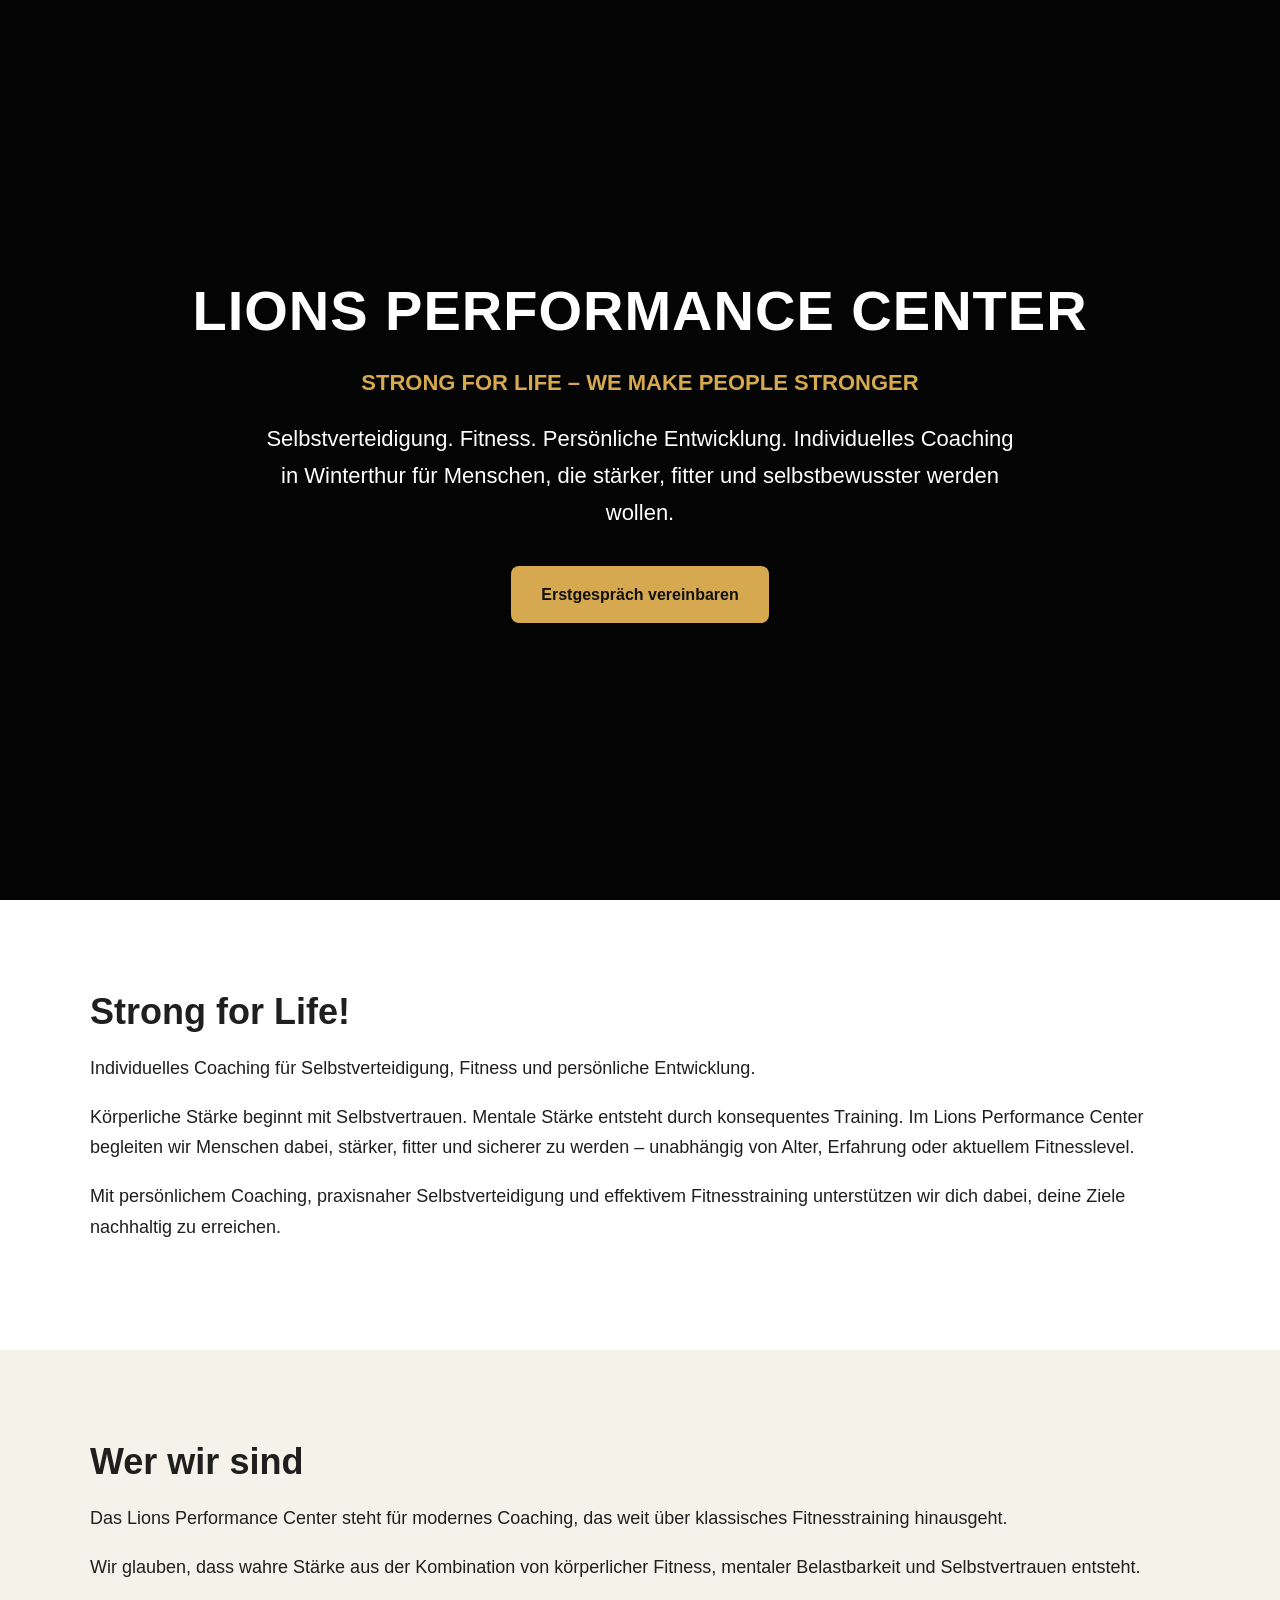
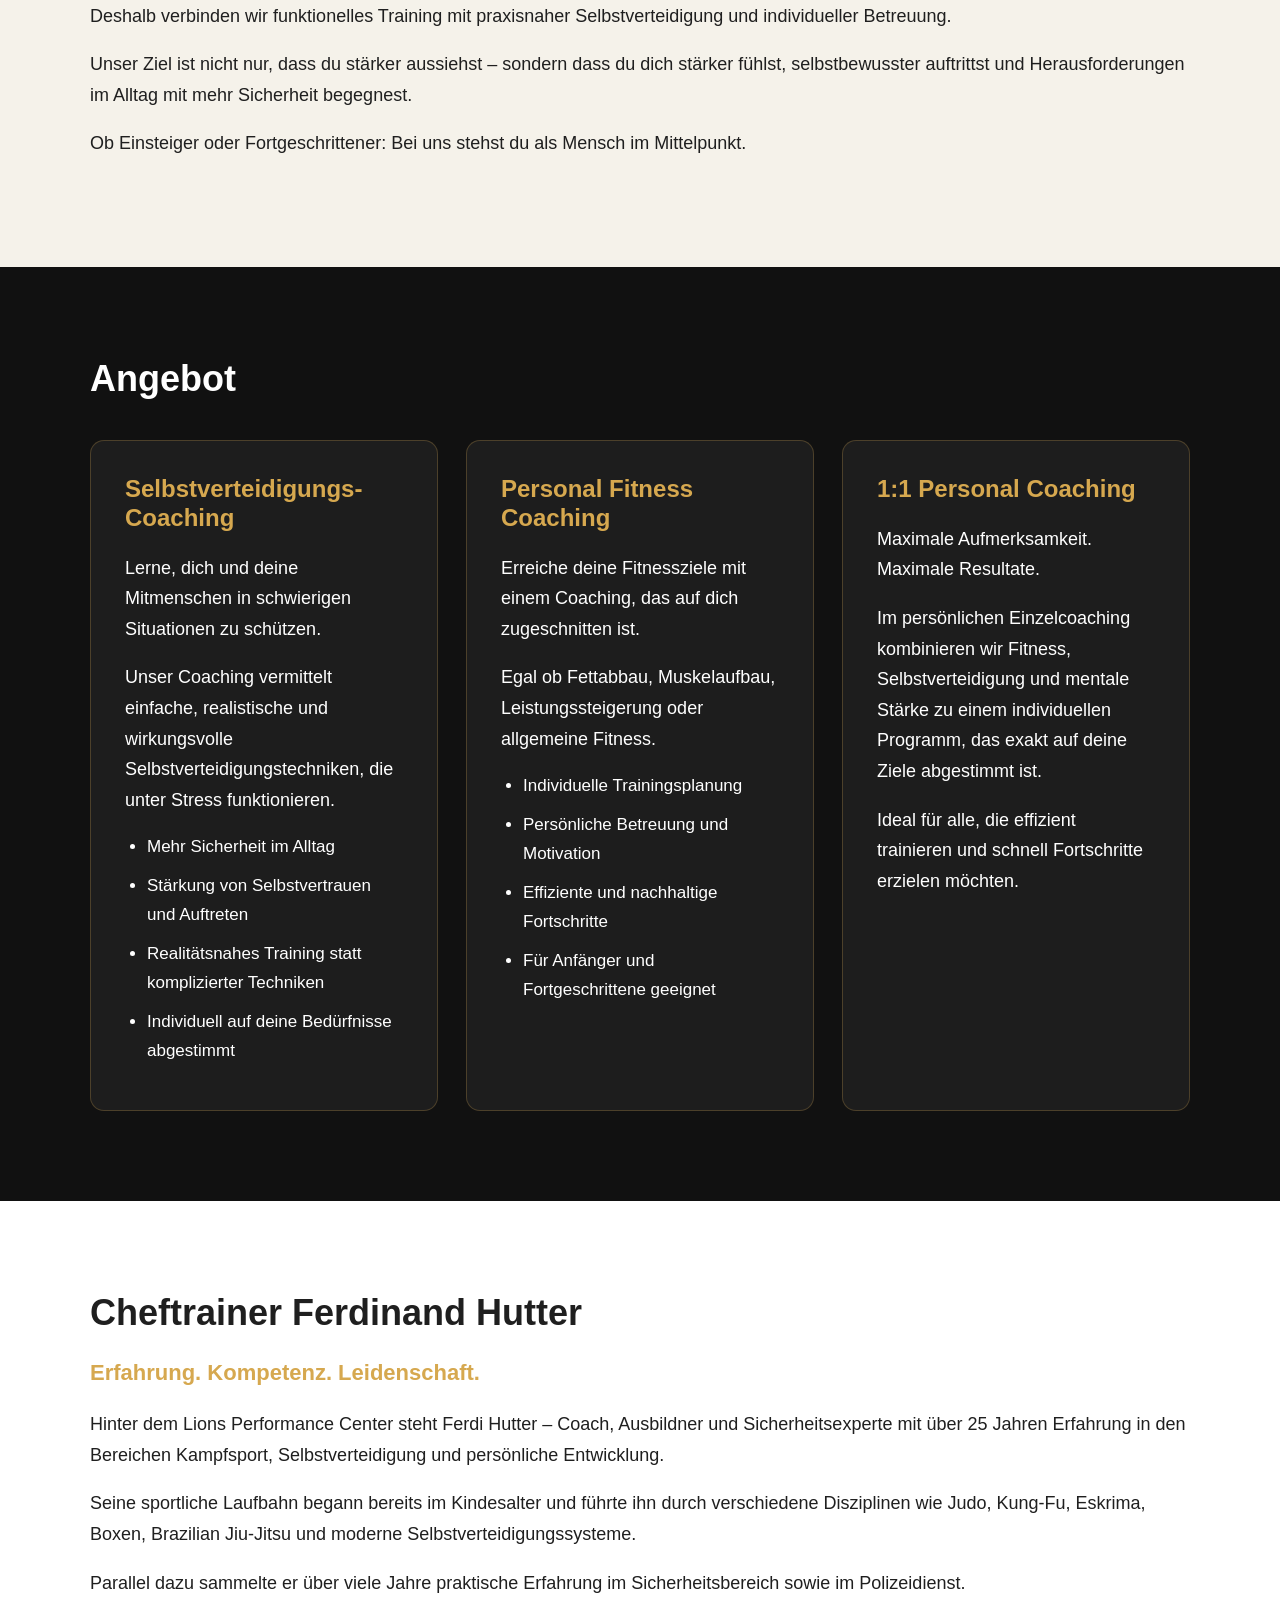
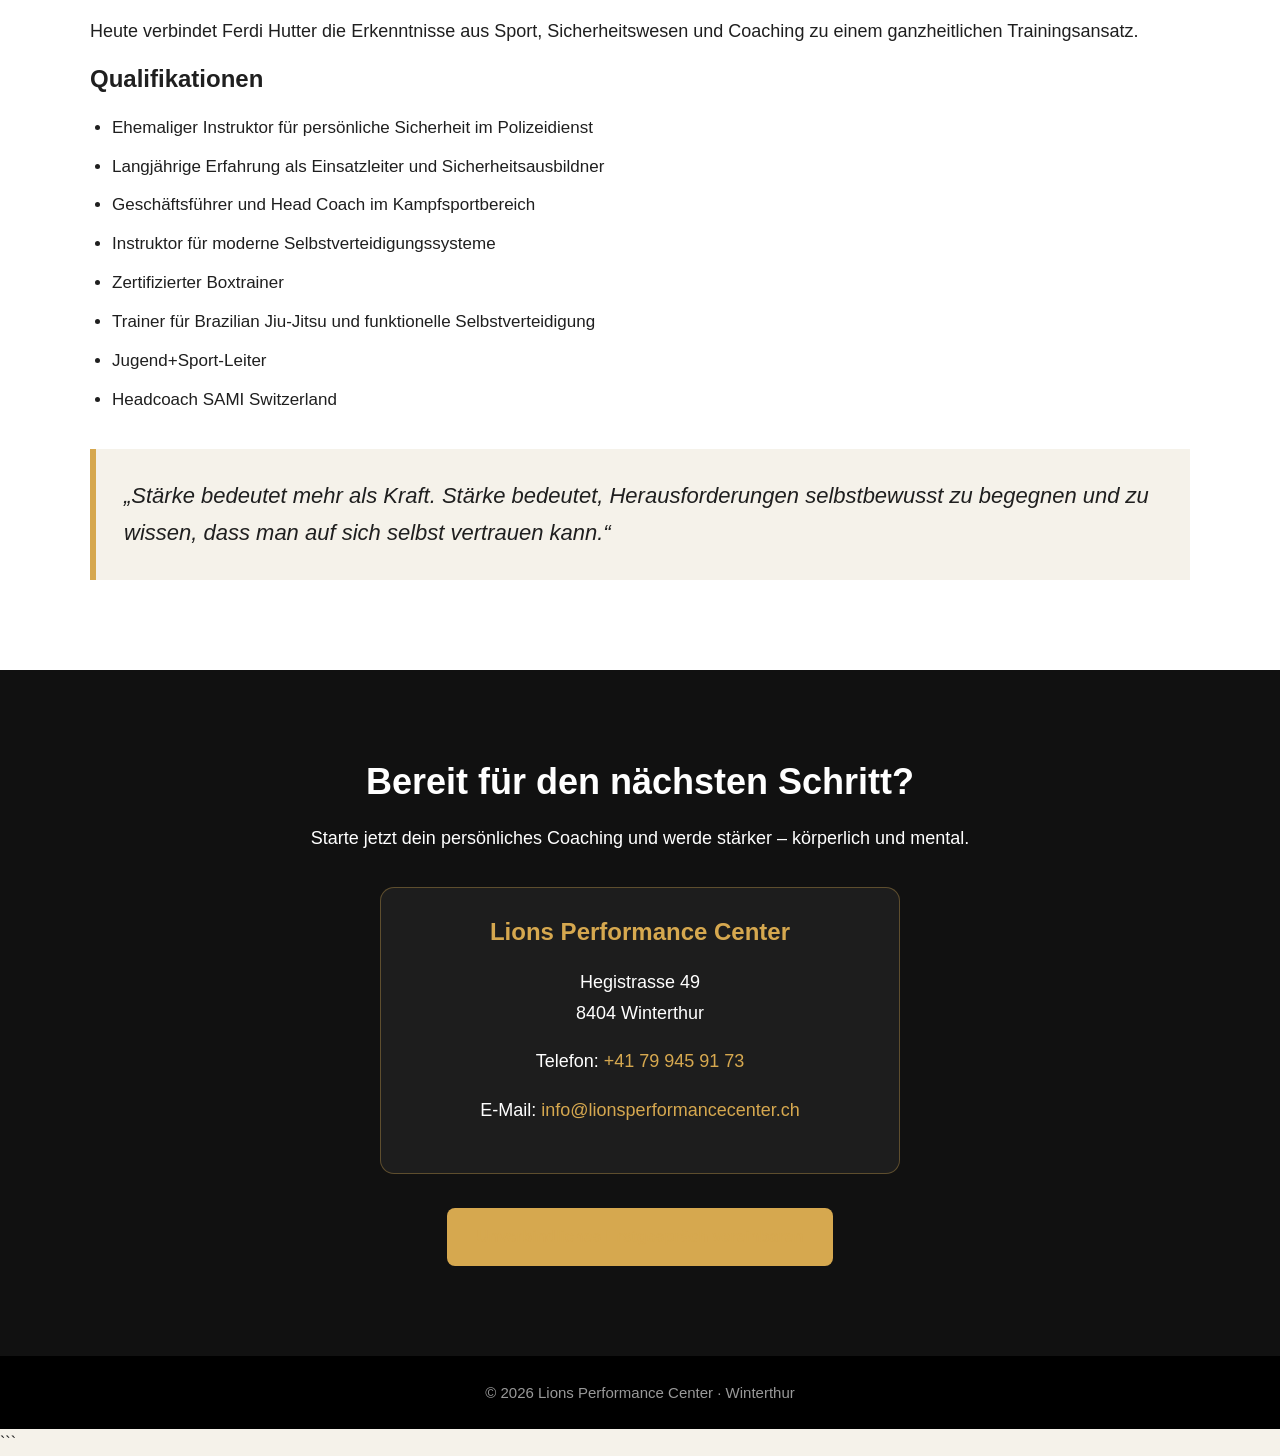
==== .idea/index.html @ c3bf9a1b "initial commit" ====
<!DOCTYPE html>
<html lang="de">
<head>
    <meta charset="UTF-8">
    <meta name="viewport" content="width=device-width, initial-scale=1.0">
    <title>Lions Performance Center | Strong for Life</title>

    <meta name="description" content="Individuelles Coaching für Selbstverteidigung, Fitness und persönliche Entwicklung in Winterthur.">

    <link rel="stylesheet" href="style.css">
</head>
<body>

<header class="hero">
    <div class="container">

        <h1>LIONS PERFORMANCE CENTER</h1>

        <p class="subtitle">
            Strong for Life – WE MAKE PEOPLE STRONGER
        </p>

        <p class="hero-text">
            Selbstverteidigung. Fitness. Persönliche Entwicklung.
            Individuelles Coaching in Winterthur für Menschen,
            die stärker, fitter und selbstbewusster werden wollen.
        </p>

        <a href="#kontakt" class="button">
            Erstgespräch vereinbaren
        </a>

    </div>
</header>

<section class="about">
    <div class="container">

        <h2>Strong for Life!</h2>

        <p>
            Individuelles Coaching für Selbstverteidigung,
            Fitness und persönliche Entwicklung.
        </p>

        <p>
            Körperliche Stärke beginnt mit Selbstvertrauen.
            Mentale Stärke entsteht durch konsequentes Training.
            Im Lions Performance Center begleiten wir Menschen dabei,
            stärker, fitter und sicherer zu werden – unabhängig von Alter,
            Erfahrung oder aktuellem Fitnesslevel.
        </p>

        <p>
            Mit persönlichem Coaching, praxisnaher Selbstverteidigung
            und effektivem Fitnesstraining unterstützen wir dich dabei,
            deine Ziele nachhaltig zu erreichen.
        </p>

    </div>
</section>

<section class="about-alt">
    <div class="container">

        <h2>Wer wir sind</h2>

        <p>
            Das Lions Performance Center steht für modernes Coaching,
            das weit über klassisches Fitnesstraining hinausgeht.
        </p>

        <p>
            Wir glauben, dass wahre Stärke aus der Kombination von
            körperlicher Fitness, mentaler Belastbarkeit und
            Selbstvertrauen entsteht.
        </p>

        <p>
            Deshalb verbinden wir funktionelles Training mit praxisnaher
            Selbstverteidigung und individueller Betreuung.
        </p>

        <p>
            Unser Ziel ist nicht nur, dass du stärker aussiehst –
            sondern dass du dich stärker fühlst, selbstbewusster auftrittst
            und Herausforderungen im Alltag mit mehr Sicherheit begegnest.
        </p>

        <p>
            Ob Einsteiger oder Fortgeschrittener:
            Bei uns stehst du als Mensch im Mittelpunkt.
        </p>

    </div>
</section>

<section class="services">
    <div class="container">

        <h2>Angebot</h2>

        <div class="service-grid">

            <article class="card">
                <h3>Selbstverteidigungs-Coaching</h3>

                <p>
                    Lerne, dich und deine Mitmenschen in schwierigen Situationen zu schützen.
                </p>

                <p>
                    Unser Coaching vermittelt einfache, realistische und wirkungsvolle
                    Selbstverteidigungstechniken, die unter Stress funktionieren.
                </p>

                <ul>
                    <li>Mehr Sicherheit im Alltag</li>
                    <li>Stärkung von Selbstvertrauen und Auftreten</li>
                    <li>Realitätsnahes Training statt komplizierter Techniken</li>
                    <li>Individuell auf deine Bedürfnisse abgestimmt</li>
                </ul>
            </article>

            <article class="card">
                <h3>Personal Fitness Coaching</h3>

                <p>
                    Erreiche deine Fitnessziele mit einem Coaching,
                    das auf dich zugeschnitten ist.
                </p>

                <p>
                    Egal ob Fettabbau, Muskelaufbau,
                    Leistungssteigerung oder allgemeine Fitness.
                </p>

                <ul>
                    <li>Individuelle Trainingsplanung</li>
                    <li>Persönliche Betreuung und Motivation</li>
                    <li>Effiziente und nachhaltige Fortschritte</li>
                    <li>Für Anfänger und Fortgeschrittene geeignet</li>
                </ul>
            </article>

            <article class="card">
                <h3>1:1 Personal Coaching</h3>

                <p>
                    Maximale Aufmerksamkeit. Maximale Resultate.
                </p>

                <p>
                    Im persönlichen Einzelcoaching kombinieren wir Fitness,
                    Selbstverteidigung und mentale Stärke zu einem individuellen
                    Programm, das exakt auf deine Ziele abgestimmt ist.
                </p>

                <p>
                    Ideal für alle, die effizient trainieren
                    und schnell Fortschritte erzielen möchten.
                </p>
            </article>

        </div>

    </div>
</section>

<section class="coach">
    <div class="container">

        <h2>Cheftrainer Ferdinand Hutter</h2>

        <p class="coach-subtitle">
            Erfahrung. Kompetenz. Leidenschaft.
        </p>

        <p>
            Hinter dem Lions Performance Center steht Ferdi Hutter –
            Coach, Ausbildner und Sicherheitsexperte mit über 25 Jahren Erfahrung
            in den Bereichen Kampfsport, Selbstverteidigung und persönliche Entwicklung.
        </p>

        <p>
            Seine sportliche Laufbahn begann bereits im Kindesalter und führte ihn
            durch verschiedene Disziplinen wie Judo, Kung-Fu, Eskrima, Boxen,
            Brazilian Jiu-Jitsu und moderne Selbstverteidigungssysteme.
        </p>

        <p>
            Parallel dazu sammelte er über viele Jahre praktische Erfahrung
            im Sicherheitsbereich sowie im Polizeidienst.
        </p>

        <p>
            Heute verbindet Ferdi Hutter die Erkenntnisse aus Sport,
            Sicherheitswesen und Coaching zu einem ganzheitlichen Trainingsansatz.
        </p>

        <h3>Qualifikationen</h3>

        <ul class="qualifications">
            <li>Ehemaliger Instruktor für persönliche Sicherheit im Polizeidienst</li>
            <li>Langjährige Erfahrung als Einsatzleiter und Sicherheitsausbildner</li>
            <li>Geschäftsführer und Head Coach im Kampfsportbereich</li>
            <li>Instruktor für moderne Selbstverteidigungssysteme</li>
            <li>Zertifizierter Boxtrainer</li>
            <li>Trainer für Brazilian Jiu-Jitsu und funktionelle Selbstverteidigung</li>
            <li>Jugend+Sport-Leiter</li>
            <li>Headcoach SAMI Switzerland</li>
        </ul>

        <blockquote class="quote">
            „Stärke bedeutet mehr als Kraft. Stärke bedeutet,
            Herausforderungen selbstbewusst zu begegnen und zu wissen,
            dass man auf sich selbst vertrauen kann.“
        </blockquote>

    </div>
</section>

<section id="kontakt" class="contact">
    <div class="container">

        <h2>Bereit für den nächsten Schritt?</h2>

        <p>
            Starte jetzt dein persönliches Coaching und werde stärker –
            körperlich und mental.
        </p>

        <div class="contact-box">

            <h3>Lions Performance Center</h3>

            <p>
                Hegistrasse 49<br>
                8404 Winterthur
            </p>

            <p>
                Telefon:
                <a href="tel:+41799459173">
                    +41 79 945 91 73
                </a>
            </p>

            <p>
                E-Mail:
                <a href="mailto:info@lionsperformancecenter.ch">
                    info@lionsperformancecenter.ch
                </a>
            </p>

        </div>

        <a href="mailto:info@lionsperformancecenter.ch" class="button">
            Unverbindliches Erstgespräch vereinbaren
        </a>

    </div>
</section>

<footer>
    <div class="container">
        <p>© 2026 Lions Performance Center · Winterthur</p>
    </div>
</footer>

</body>
</html>
```
---- .idea/style.css ----
* {
    margin: 0;
    padding: 0;
    box-sizing: border-box;
}

html {
    scroll-behavior: smooth;
}

body {
    font-family: Arial, Helvetica, sans-serif;
    line-height: 1.7;
    color: #1f1f1f;
    background: #f5f2ea;
}

.container {
    width: 90%;
    max-width: 1100px;
    margin: 0 auto;
}

section {
    padding: 90px 0;
}

h1,
h2,
h3 {
    line-height: 1.2;
    margin-bottom: 20px;
}

h1 {
    font-size: 56px;
    letter-spacing: 1px;
}

h2 {
    font-size: 36px;
}

h3 {
    font-size: 24px;
}

p {
    margin-bottom: 18px;
    font-size: 18px;
}

.hero {
    min-height: 100vh;
    display: flex;
    align-items: center;
    text-align: center;
    background: linear-gradient(rgba(0, 0, 0, 0.75), rgba(0, 0, 0, 0.75)),
    #111;
    color: #fff;
}

.subtitle {
    color: #d6a84f;
    font-size: 22px;
    font-weight: bold;
    text-transform: uppercase;
}

.hero-text {
    max-width: 760px;
    margin: 0 auto 34px;
    font-size: 22px;
}

.button {
    display: inline-block;
    background: #d6a84f;
    color: #111;
    padding: 15px 30px;
    border-radius: 8px;
    text-decoration: none;
    font-weight: bold;
    transition: 0.2s ease;
}

.button:hover {
    background: #fff;
    transform: translateY(-2px);
}

.about {
    background: #fff;
}

.about-alt {
    background: #f5f2ea;
}

.services {
    background: #111;
    color: #fff;
}

.service-grid {
    display: grid;
    grid-template-columns: repeat(3, 1fr);
    gap: 28px;
    margin-top: 40px;
}

.card {
    background: #1d1d1d;
    padding: 34px;
    border-radius: 14px;
    border: 1px solid rgba(214, 168, 79, 0.25);
}

.card h3 {
    color: #d6a84f;
}

.card ul,
.qualifications {
    padding-left: 22px;
    margin-top: 18px;
}

.card li,
.qualifications li {
    margin-bottom: 10px;
    font-size: 17px;
}

.coach {
    background: #fff;
}

.coach-subtitle {
    color: #d6a84f;
    font-weight: bold;
    font-size: 22px;
}

.qualifications {
    margin-bottom: 32px;
}

.quote {
    margin-top: 34px;
    padding: 28px;
    border-left: 6px solid #d6a84f;
    background: #f5f2ea;
    font-size: 22px;
    font-style: italic;
}

.contact {
    background: #111;
    color: #fff;
    text-align: center;
}

.contact h2 {
    color: #fff;
}

.contact-box {
    max-width: 520px;
    margin: 34px auto;
    padding: 30px;
    border: 1px solid rgba(214, 168, 79, 0.35);
    border-radius: 14px;
    background: #1d1d1d;
}

.contact-box h3 {
    color: #d6a84f;
}

.contact a {
    color: #d6a84f;
    text-decoration: none;
}

.contact a:hover {
    color: #fff;
}

footer {
    background: #000;
    color: #999;
    text-align: center;
    padding: 24px 0;
}

footer p {
    margin: 0;
    font-size: 15px;
}

@media (max-width: 900px) {
    .service-grid {
        grid-template-columns: 1fr;
    }

    h1 {
        font-size: 42px;
    }

    h2 {
        font-size: 30px;
    }

    .hero-text {
        font-size: 20px;
    }
}

@media (max-width: 600px) {
    section {
        padding: 65px 0;
    }

    h1 {
        font-size: 34px;
    }

    h2 {
        font-size: 27px;
    }

    p {
        font-size: 17px;
    }

    .button {
        width: 100%;
        text-align: center;
    }

    .card,
    .contact-box {
        padding: 24px;
    }
}
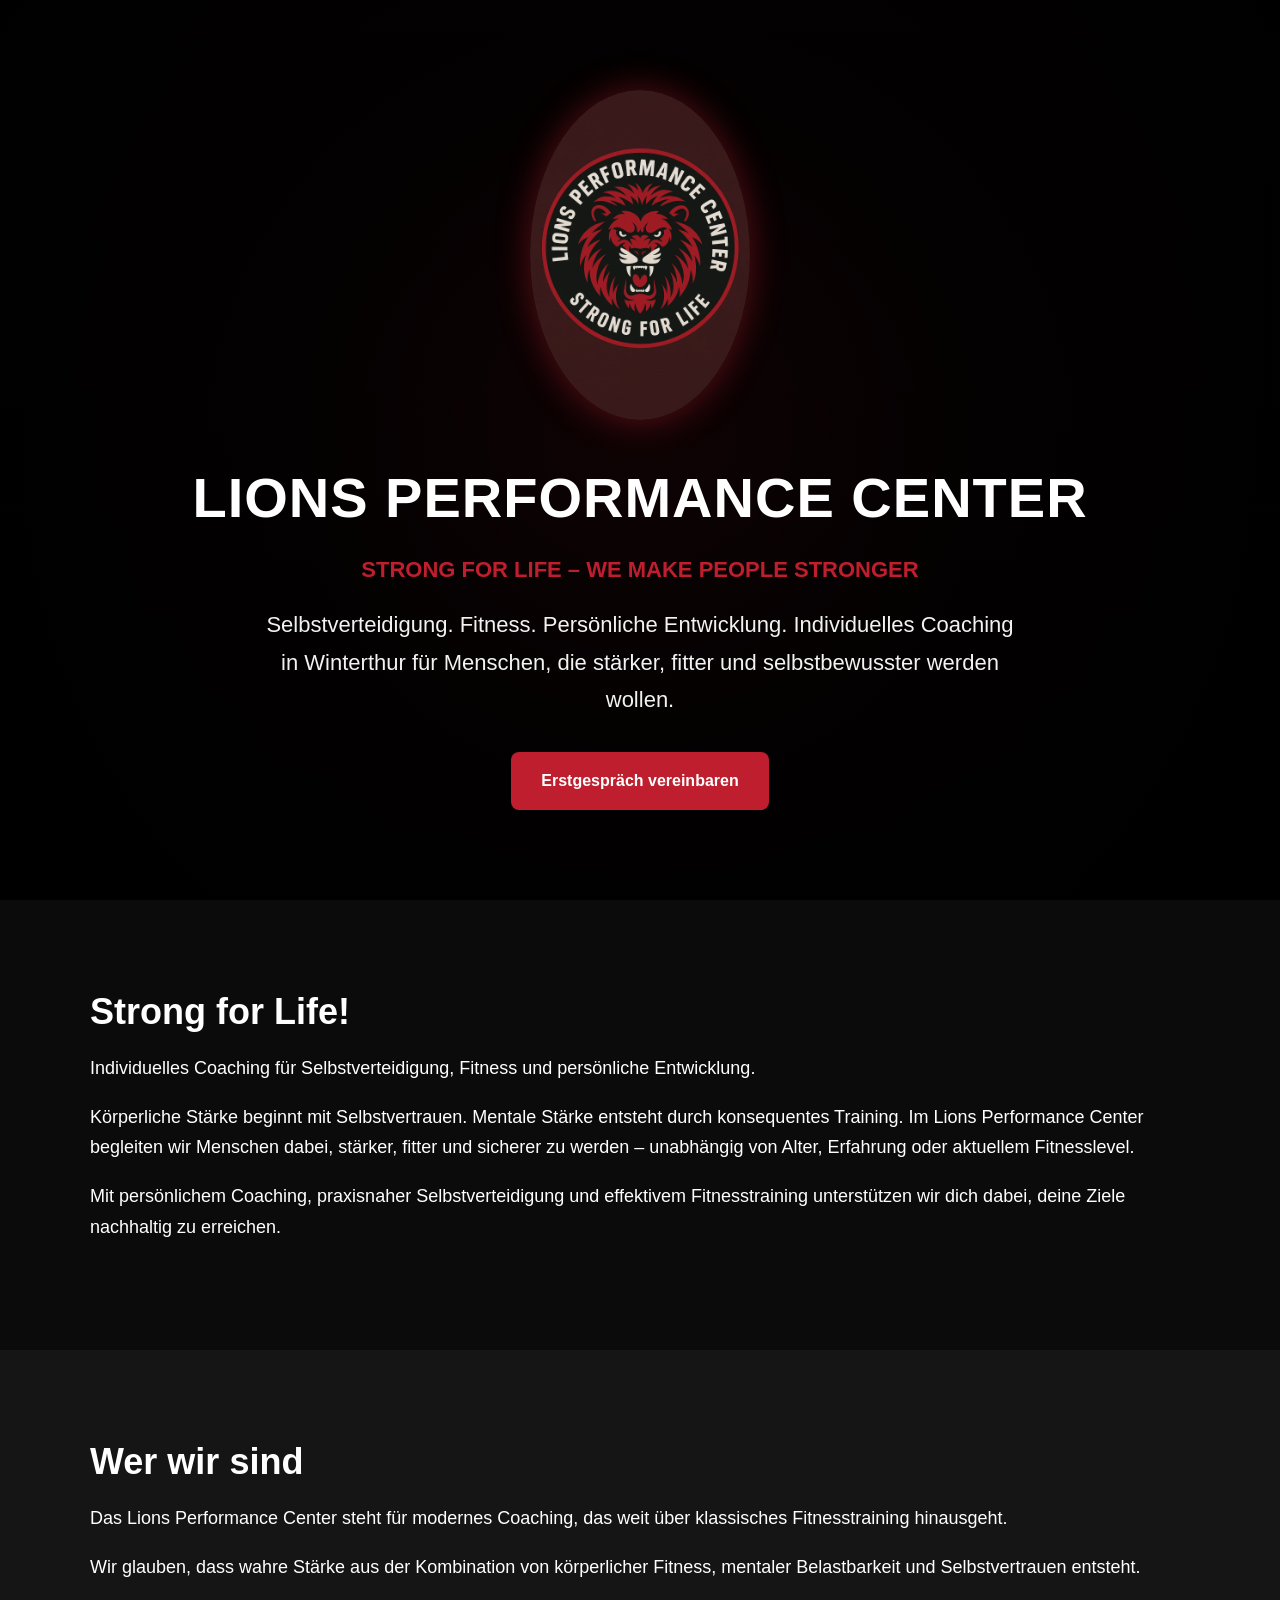
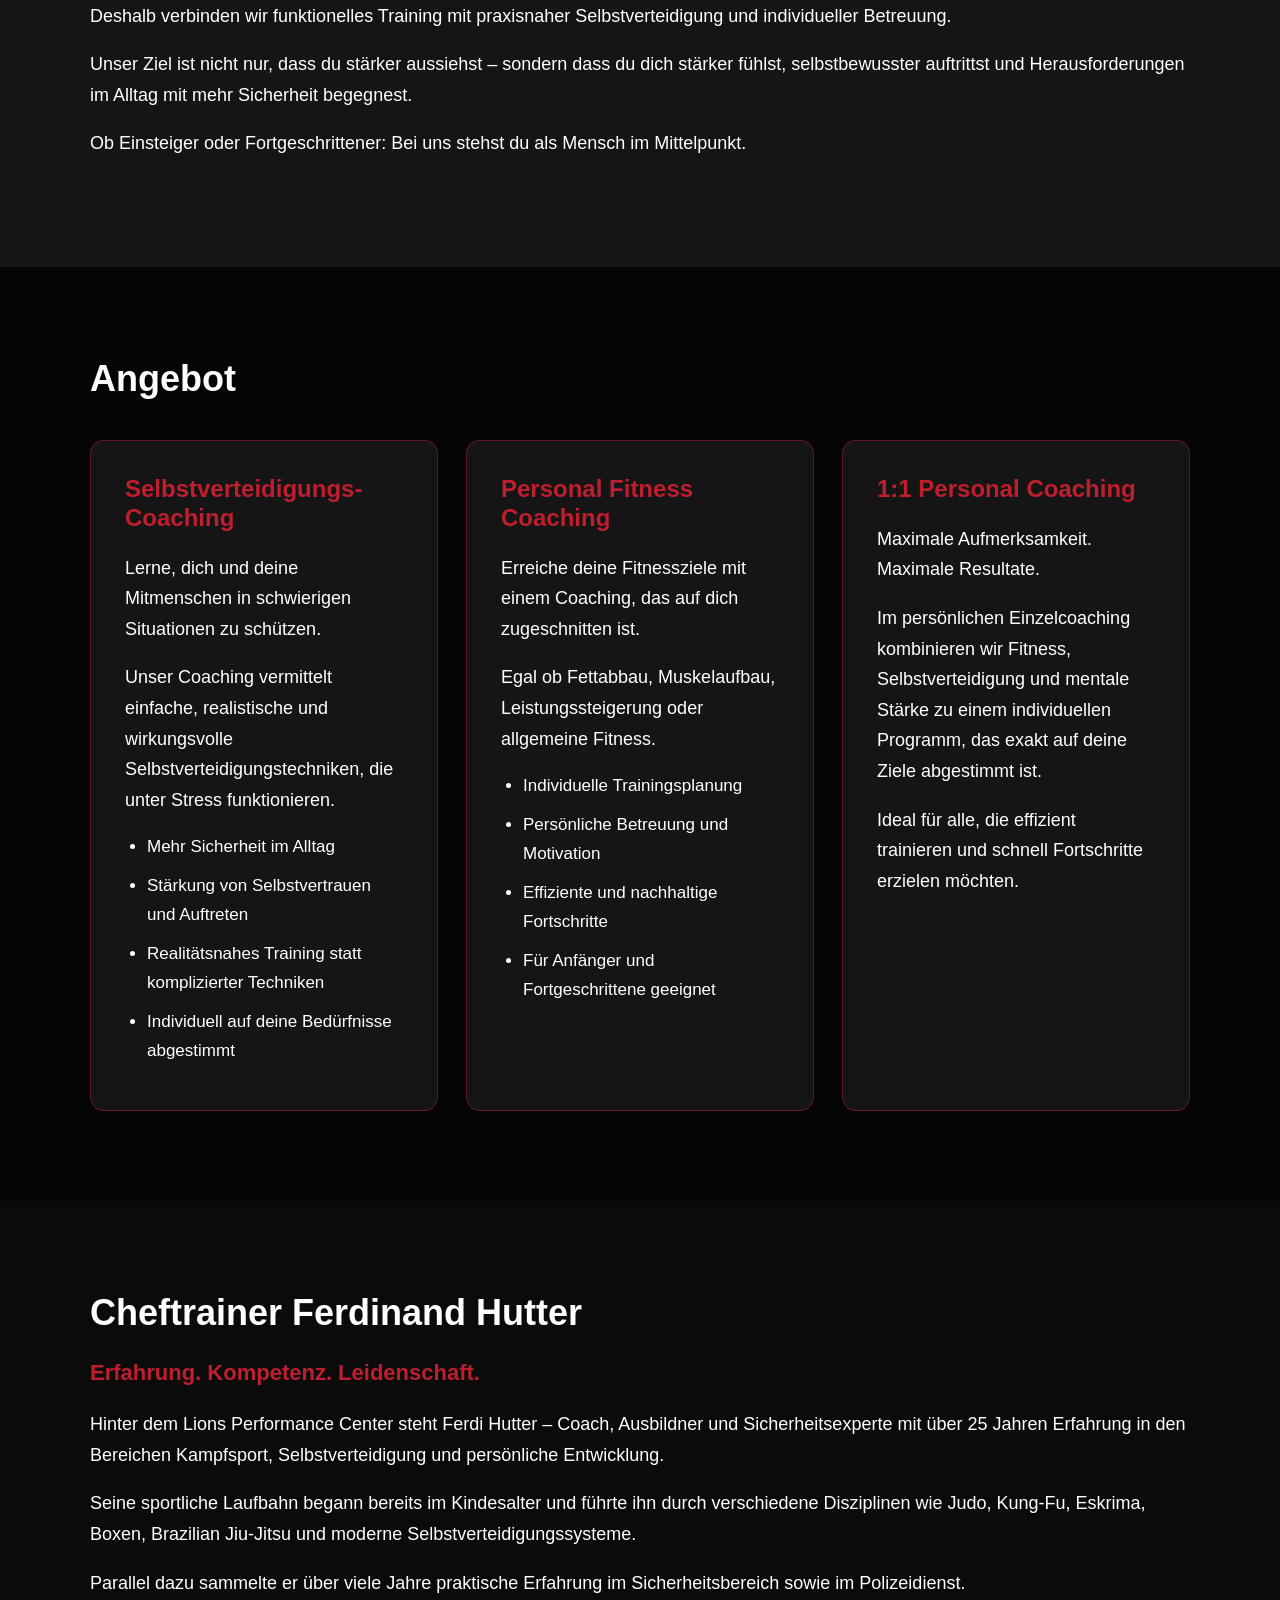
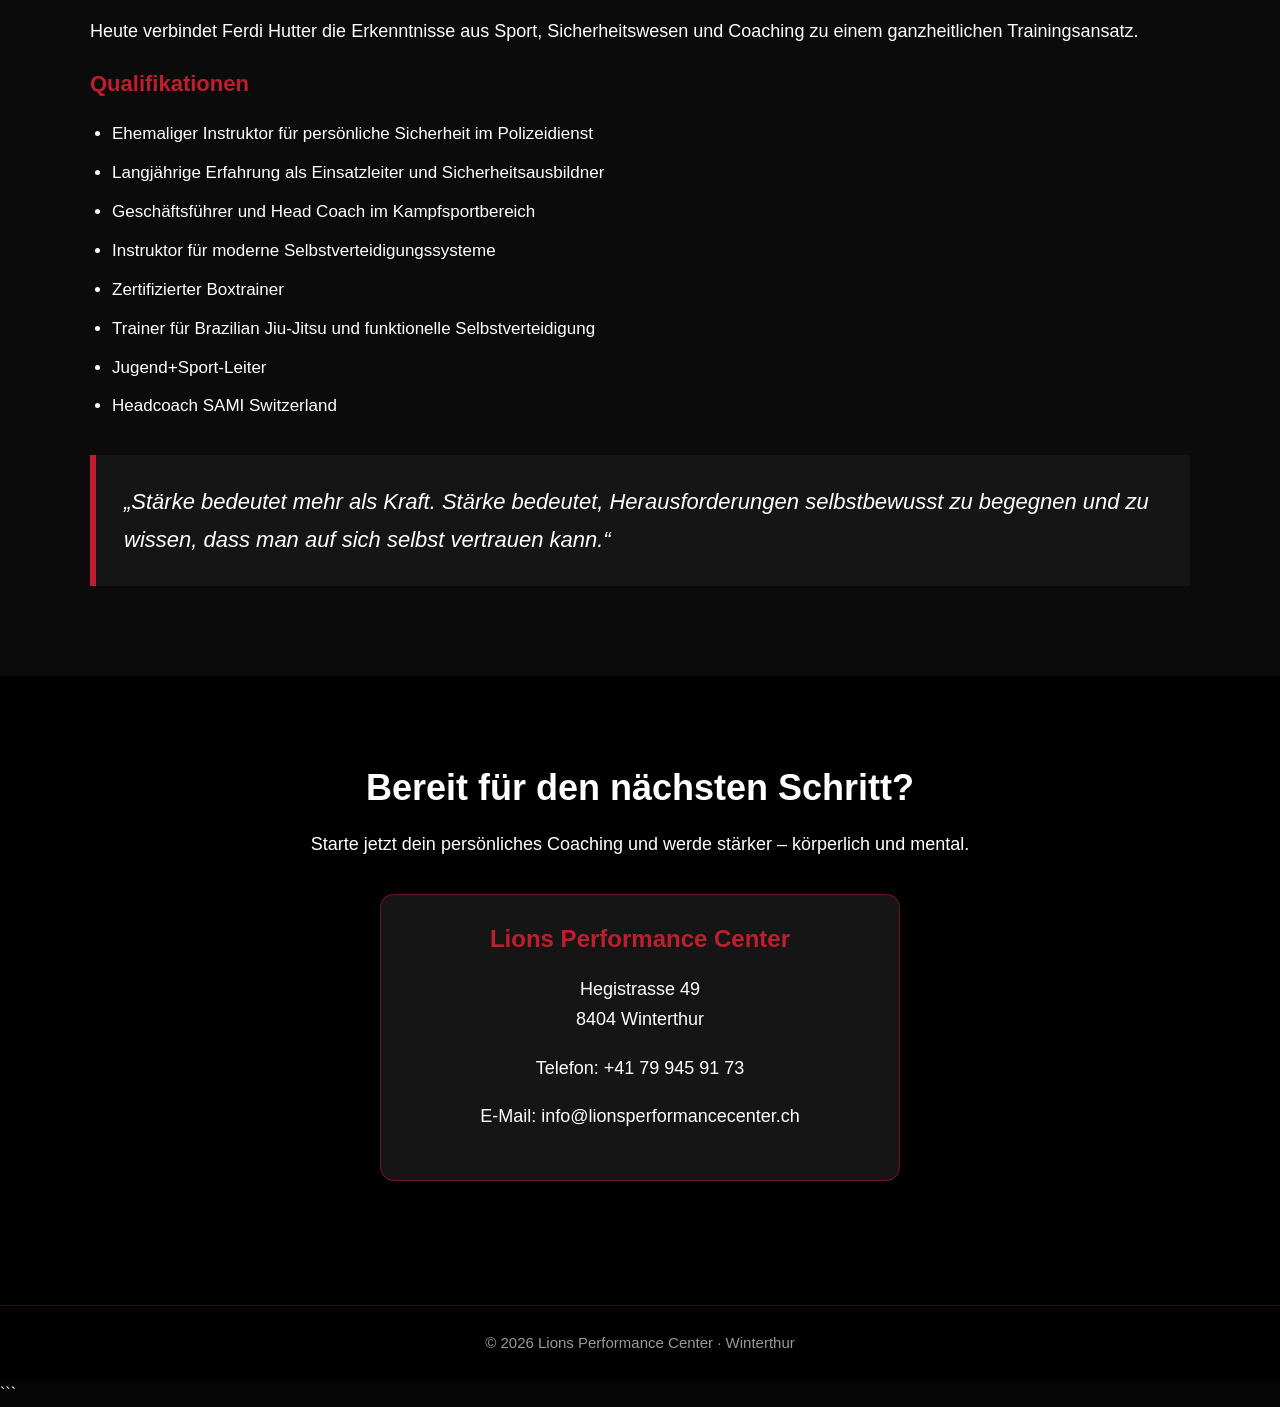
==== commit 8bbbd847: "add picture and changes to style.css" ====
--- a/.idea/index.html
+++ b/.idea/index.html
@@ -13,6 +13,7 @@
 
 <header class="hero">
     <div class="container">
+        <img src="images/logo.jpeg" alt="Lions Performance Center Logo" class="logo">
 
         <h1>LIONS PERFORMANCE CENTER</h1>
 
@@ -198,7 +199,9 @@
             Sicherheitswesen und Coaching zu einem ganzheitlichen Trainingsansatz.
         </p>
 
-        <h3>Qualifikationen</h3>
+        <p class="coach-subtitle">
+        Qualifikationen
+        <p/>
 
         <ul class="qualifications">
             <li>Ehemaliger Instruktor für persönliche Sicherheit im Polizeidienst</li>
@@ -255,9 +258,6 @@
 
         </div>
 
-        <a href="mailto:info@lionsperformancecenter.ch" class="button">
-            Unverbindliches Erstgespräch vereinbaren
-        </a>
 
     </div>
 </section>
--- a/.idea/style.css
+++ b/.idea/style.css
@@ -11,8 +11,8 @@
 body {
     font-family: Arial, Helvetica, sans-serif;
     line-height: 1.7;
-    color: #1f1f1f;
-    background: #f5f2ea;
+    color: #ffffff;
+    background: #050505;
 }
 
 .container {
@@ -39,6 +39,7 @@
 
 h2 {
     font-size: 36px;
+    color: #ffffff;
 }
 
 h3 {
@@ -55,13 +56,22 @@
     display: flex;
     align-items: center;
     text-align: center;
-    background: linear-gradient(rgba(0, 0, 0, 0.75), rgba(0, 0, 0, 0.75)),
-    #111;
+    background:
+            linear-gradient(rgba(0, 0, 0, 0.78), rgba(0, 0, 0, 0.9)),
+            radial-gradient(circle at center, #5c1118 0%, #120305 45%, #000000 100%);
     color: #fff;
 }
 
+.logo {
+    width: 220px;
+    max-width: 70%;
+    margin-bottom: 35px;
+    border-radius: 50%;
+    box-shadow: 0 0 35px rgba(190, 30, 45, 0.45);
+}
+
 .subtitle {
-    color: #d6a84f;
+    color: #be1e2d;
     font-size: 22px;
     font-weight: bold;
     text-transform: uppercase;
@@ -71,12 +81,13 @@
     max-width: 760px;
     margin: 0 auto 34px;
     font-size: 22px;
+    color: #f2f2f2;
 }
 
 .button {
     display: inline-block;
-    background: #d6a84f;
-    color: #111;
+    background: #be1e2d;
+    color: #ffffff;
     padding: 15px 30px;
     border-radius: 8px;
     text-decoration: none;
@@ -85,21 +96,21 @@
 }
 
 .button:hover {
-    background: #fff;
+    background: #ffffff;
+    color: #be1e2d;
     transform: translateY(-2px);
 }
 
 .about {
-    background: #fff;
+    background: #0b0b0b;
 }
 
 .about-alt {
-    background: #f5f2ea;
+    background: #151515;
 }
 
 .services {
-    background: #111;
-    color: #fff;
+    background: #050505;
 }
 
 .service-grid {
@@ -110,14 +121,14 @@
 }
 
 .card {
-    background: #1d1d1d;
+    background: #151515;
     padding: 34px;
     border-radius: 14px;
-    border: 1px solid rgba(214, 168, 79, 0.25);
+    border: 1px solid rgba(190, 30, 45, 0.45);
 }
 
 .card h3 {
-    color: #d6a84f;
+    color: #be1e2d;
 }
 
 .card ul,
@@ -133,11 +144,11 @@
 }
 
 .coach {
-    background: #fff;
+    background: #0b0b0b;
 }
 
 .coach-subtitle {
-    color: #d6a84f;
+    color: #be1e2d;
     font-weight: bold;
     font-size: 22px;
 }
@@ -149,42 +160,38 @@
 .quote {
     margin-top: 34px;
     padding: 28px;
-    border-left: 6px solid #d6a84f;
-    background: #f5f2ea;
+    border-left: 6px solid #be1e2d;
+    background: #151515;
     font-size: 22px;
     font-style: italic;
 }
 
 .contact {
-    background: #111;
+    background: #000000;
     color: #fff;
     text-align: center;
-}
-
-.contact h2 {
-    color: #fff;
 }
 
 .contact-box {
     max-width: 520px;
     margin: 34px auto;
     padding: 30px;
-    border: 1px solid rgba(214, 168, 79, 0.35);
+    border: 1px solid rgba(190, 30, 45, 0.5);
     border-radius: 14px;
-    background: #1d1d1d;
+    background: #151515;
 }
 
 .contact-box h3 {
-    color: #d6a84f;
+    color: #be1e2d;
 }
 
 .contact a {
-    color: #d6a84f;
+    color: #ffffff;
     text-decoration: none;
 }
 
 .contact a:hover {
-    color: #fff;
+    color: #be1e2d;
 }
 
 footer {
@@ -192,6 +199,7 @@
     color: #999;
     text-align: center;
     padding: 24px 0;
+    border-top: 1px solid rgba(190, 30, 45, 0.35);
 }
 
 footer p {
@@ -215,6 +223,10 @@
     .hero-text {
         font-size: 20px;
     }
+
+    .logo {
+        width: 180px;
+    }
 }
 
 @media (max-width: 600px) {
